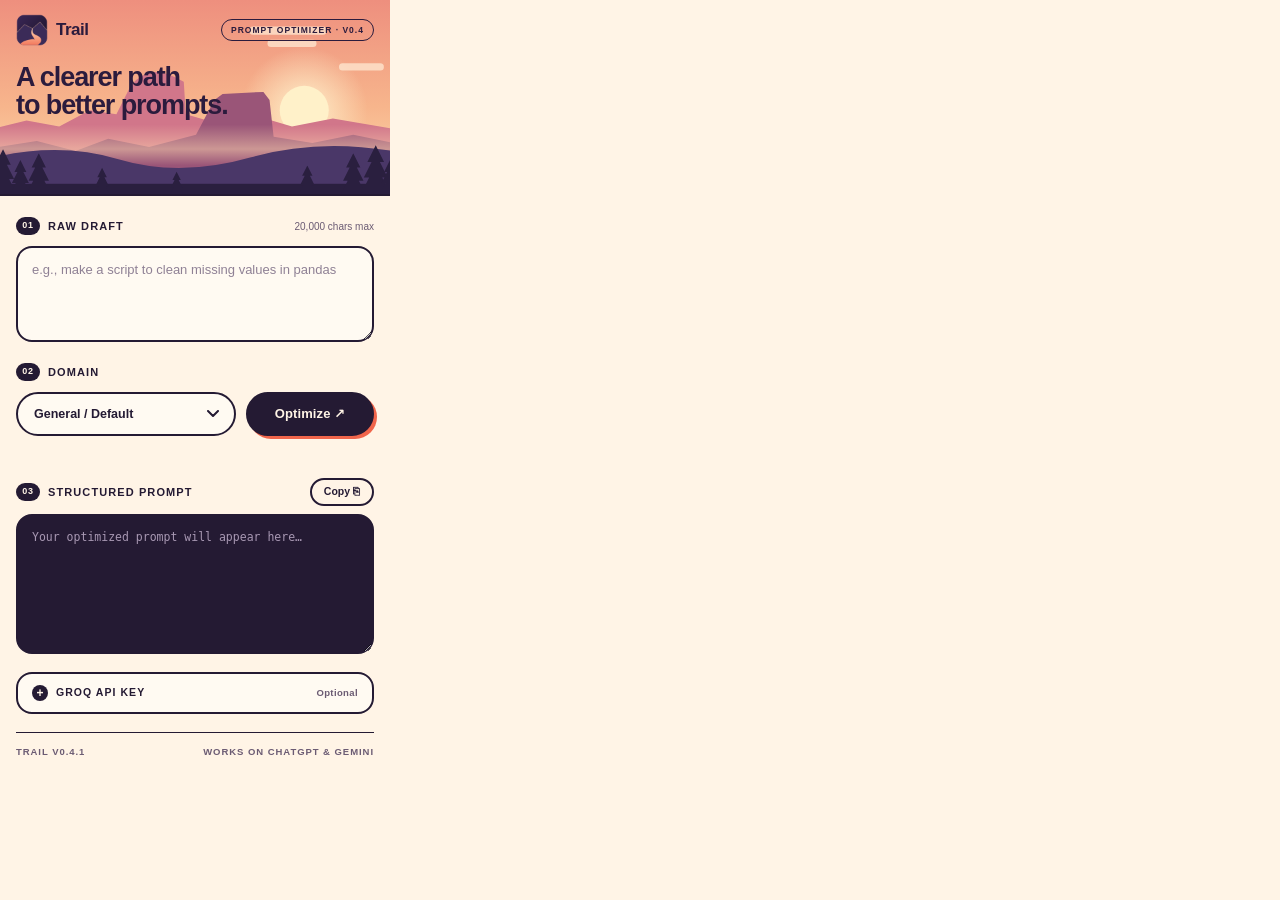
==== trail/popup.html @ a75fa6d3 "feat: publish Trail extension, interactive showcase website, assets, and comprehensive README" ====
<!DOCTYPE html>
<html lang="en">
<head>
  <meta charset="UTF-8">
  <meta name="viewport" content="width=device-width, initial-scale=1.0">
  <title>Trail – Prompt Optimizer</title>
  <meta name="description" content="Transform sloppy AI prompt drafts into structured, token-efficient inputs.">
  <link rel="stylesheet" href="styles.css">
</head>
<body>

  <!-- Hero: flat illustrated Yosemite sunset -->
  <section class="hero" aria-label="Trail">
    <svg class="scene" viewBox="0 0 390 190" preserveAspectRatio="xMidYMax slice" aria-hidden="true" focusable="false">
      <defs>
        <linearGradient id="sky" x1="0" y1="0" x2="0" y2="1">
          <stop offset="0" stop-color="#EE8F7E"/>
          <stop offset=".55" stop-color="#F7B58C"/>
          <stop offset="1" stop-color="#FFDDB0"/>
        </linearGradient>
        <radialGradient id="glow">
          <stop offset="0" stop-color="#FFF3CF" stop-opacity=".95"/>
          <stop offset="1" stop-color="#FFF3CF" stop-opacity="0"/>
        </radialGradient>
        <linearGradient id="mist" x1="0" y1="0" x2="0" y2="1">
          <stop offset="0" stop-color="#FFD9B0" stop-opacity="0"/>
          <stop offset=".6" stop-color="#FFD9B0" stop-opacity=".5"/>
          <stop offset="1" stop-color="#FFD9B0" stop-opacity="0"/>
        </linearGradient>
        <symbol id="pine" viewBox="0 0 24 44">
          <polygon points="12,0 19,14 15.5,14 22,27 17.5,27 24,40 13.5,40 13.5,44 10.5,44 10.5,40 0,40 6.5,27 2,27 8.5,14 5,14"/>
        </symbol>
      </defs>

      <rect width="390" height="190" fill="url(#sky)"/>

      <g class="l-sun">
        <circle cx="302" cy="108" r="62" fill="url(#glow)"/>
        <circle cx="302" cy="108" r="24" fill="#FFF1C9"/>
      </g>

      <g class="l-clouds" fill="#FFE9D2" opacity=".75">
        <rect x="248" y="26" width="76" height="8" rx="4"/>
        <rect x="266" y="39" width="48" height="7" rx="3.5"/>
        <rect x="336" y="62" width="44" height="7" rx="3.5"/>
      </g>

      <!-- far ridge with a Half Dome-style summit -->
      <g class="l-far">
        <path fill="#D1768A" d="M-10 150 L-10 128 L30 118 L62 124 L92 108 L118 112 L132 84 Q150 62 176 76 L184 80 L186 112 L214 120 L250 112 L290 124 L330 116 L400 128 L400 190 L-10 190Z"/>
      </g>

      <!-- mid ridge with an El Capitan-style wall -->
      <g class="l-mid">
        <path fill="#9A5578" d="M-10 160 L-10 146 L40 138 L78 148 L110 136 L150 144 L196 132 L214 98 L222 92 L262 90 L268 98 L272 134 L310 140 L350 132 L400 142 L400 190 L-10 190Z"/>
      </g>

      <rect y="122" width="390" height="40" fill="url(#mist)"/>

      <g class="l-near">
        <path fill="#4A3768" d="M-10 172 L-10 156 Q60 138 120 156 T250 154 T400 150 L400 190 L-10 190Z"/>
      </g>

      <g class="l-forest" fill="#2A1F3F">
        <rect x="-10" y="180" width="410" height="10"/>
        <use href="#pine" x="-6"  y="146" width="26" height="48"/>
        <use href="#pine" x="14"  y="156" width="20" height="38"/>
        <use href="#pine" x="30"  y="150" width="24" height="44"/>
        <use href="#pine" x="96"  y="164" width="16" height="30"/>
        <use href="#pine" x="170" y="168" width="14" height="26"/>
        <use href="#pine" x="296" y="162" width="18" height="32"/>
        <use href="#pine" x="338" y="150" width="24" height="44"/>
        <use href="#pine" x="358" y="142" width="28" height="52"/>
        <use href="#pine" x="376" y="156" width="20" height="38"/>
      </g>
    </svg>

    <div class="hero-inner">
      <header class="brand-row">
        <div class="brand-lockup">
          <img class="brand-mark" src="icons/icon-48.png" alt="">
          <span class="brand-name">Trail</span>
        </div>
        <span class="tagline">PROMPT OPTIMIZER · V0.4</span>
      </header>
      <h1>A clearer path<br>to better prompts.</h1>
    </div>
  </section>

  <main class="container">

    <!-- 01 Raw input -->
    <section class="field">
      <div class="field-head">
        <span class="step">01</span>
        <label for="rawPrompt">Raw draft</label>
        <span class="hint">20,000 chars max</span>
      </div>
      <textarea id="rawPrompt" maxlength="20000" placeholder="e.g., make a script to clean missing values in pandas"></textarea>
    </section>

    <!-- 02 Domain + optimize -->
    <section class="field">
      <div class="field-head">
        <span class="step">02</span>
        <label for="domainSelect">Domain</label>
      </div>
      <div class="controls">
        <select id="domainSelect" title="Select optimization domain">
          <option value="general">General / Default</option>
          <option value="data_science">Data Science &amp; Python</option>
          <option value="software_engineering">Software Engineering</option>
          <option value="quant_finance">Quantitative Finance</option>
          <option value="machine_learning">Machine Learning &amp; MLOps</option>
          <option value="technical_writing">Technical Writing &amp; Docs</option>
          <option value="cybersecurity">Cybersecurity</option>
          <option value="product_management">Product Management</option>
          <option value="business_strategy">Business &amp; Strategy</option>
          <option value="education_research">Education &amp; Research</option>
          <option value="creative_writing">Creative Writing</option>
        </select>
        <button id="optimizeBtn" type="button">Optimize ↗</button>
      </div>
      <span id="statusMsg" role="status" aria-live="polite"></span>
    </section>

    <!-- 03 Output -->
    <section class="field output-group">
      <div class="field-head">
        <span class="step">03</span>
        <label for="structuredPrompt">Structured prompt</label>
        <button id="copyBtn" class="secondary-btn" type="button">Copy ⎘</button>
      </div>
      <textarea id="structuredPrompt" readonly placeholder="Your optimized prompt will appear here…"></textarea>

      <div id="tokenBadge">
        <span class="badge-icon" id="badgeIcon"></span>
        <span class="badge-label" id="badgeLabel"></span>
        <span class="badge-delta" id="badgeDelta"></span>
      </div>
    </section>

    <!-- Optional Groq settings -->
    <details class="api-settings">
      <summary>Groq API key <span class="optional-tag">Optional</span></summary>
      <div class="api-key-group">
        <p class="helper-text">Used for fast AI optimization. Without a key, Trail uses its local template. Your key is stored in this browser and sent to Groq when you optimize. <a href="https://console.groq.com/keys" target="_blank" rel="noopener noreferrer">Get a free Groq key</a></p>
        <label for="apiKey" class="sr-label">API key</label>
        <input type="password" id="apiKey" placeholder="Paste Groq API key here…" autocomplete="off" />
      </div>
    </details>

    <footer>
      <span>Trail v0.4.1</span>
      <span>Works on ChatGPT &amp; Gemini</span>
    </footer>

  </main>

  <script src="shared.js"></script>
  <script src="popup.js"></script>
</body>
</html>
---- trail/styles.css ----
/* ─────────────────────────────────────────────────────────────────────────────
   Trail – Popup styles
   Direction: flat illustrated Yosemite sunset, warm cream paper, bold grotesque
   type, hard offset shadows, and a colour-sweep hover on buttons.
   Suisse is the reference typeface; it is licensed, so it leads the stack and
   falls back to Inter / Helvetica / system sans when not installed.
   ───────────────────────────────────────────────────────────────────────────── */

:root {
  color-scheme: light;
  --cream: #FFF4E6;
  --paper: #FFFAF2;
  --ink:   #241A33;
  --plum:  #2B1B3D;
  --coral: #F0654B;
  --peach: #FFC9A0;
  --ok:    #1F7A55;
  --err:   #C2331B;
  --muted: #6B5B73;
  --font: "Suisse Int'l", "Suisse", Inter, "Helvetica Neue", Helvetica, Arial, system-ui, sans-serif;
  --mono: ui-monospace, "SF Mono", "JetBrains Mono", Menlo, Consolas, monospace;
  --ease: 200ms cubic-bezier(.2, .7, .2, 1);
}

* { box-sizing: border-box; margin: 0; padding: 0; }

body {
  width: 390px;
  color: var(--ink);
  background: var(--cream);
  font: 13px/1.5 var(--font);
  -webkit-font-smoothing: antialiased;
}

/* ── Hero ─────────────────────────────────────────────────────────────────── */
.hero {
  position: relative;
  height: 196px;
  overflow: hidden;
  background: #F7B58C;
  border-bottom: 2px solid var(--ink);
}
.scene { position: absolute; inset: 0; width: 100%; height: 100%; display: block; }

/* gentle parallax: each layer drifts a different amount on hover */
.scene [class^="l-"] { transition: transform 700ms cubic-bezier(.2, .7, .2, 1); }
.hero:hover .l-sun    { transform: translate(-6px, -5px); }
.hero:hover .l-clouds { transform: translateX(-10px); }
.hero:hover .l-far    { transform: translateX(-3px); }
.hero:hover .l-mid    { transform: translateX(-6px); }
.hero:hover .l-near   { transform: translateX(-10px); }
.hero:hover .l-forest { transform: translateX(-15px); }

.hero-inner { position: relative; padding: 14px 16px; pointer-events: none; }

.brand-row { display: flex; align-items: center; justify-content: space-between; }
.brand-lockup { display: flex; align-items: center; gap: 8px; }
.brand-mark { display: block; width: 32px; height: 32px; }
.brand-name { color: var(--plum); font-size: 17px; font-weight: 800; letter-spacing: -.03em; }
.tagline {
  padding: 4px 9px; color: var(--plum); border: 1.5px solid var(--plum); border-radius: 999px;
  font-size: 8.5px; font-weight: 700; letter-spacing: .12em;
}

h1 {
  margin-top: 18px; color: var(--plum);
  font-size: 27px; line-height: 1.02; font-weight: 800; letter-spacing: -.04em;
}

/* ── Layout ───────────────────────────────────────────────────────────────── */
.container { display: flex; flex-direction: column; gap: 18px; padding: 18px 16px 14px; }
.field { display: flex; flex-direction: column; gap: 8px; }

.field-head { display: flex; align-items: center; gap: 8px; min-height: 24px; }
.step {
  display: inline-grid; place-items: center; min-width: 24px; height: 18px; padding: 0 6px;
  color: var(--cream); background: var(--ink); border-radius: 999px;
  font-size: 9px; font-weight: 700; letter-spacing: .08em;
}
label {
  color: var(--ink); font-size: 11px; font-weight: 800; letter-spacing: .1em; text-transform: uppercase;
}
.sr-label { position: absolute; width: 1px; height: 1px; overflow: hidden; clip: rect(0 0 0 0); white-space: nowrap; }
.hint { margin-left: auto; color: var(--muted); font-size: 10px; }
.field-head .secondary-btn { margin-left: auto; }

/* ── Inputs ───────────────────────────────────────────────────────────────── */
textarea, input[type="password"], select#domainSelect {
  width: 100%; color: var(--ink); background-color: var(--paper);
  border: 2px solid var(--ink); border-radius: 16px;
  font: inherit; outline: none;
  transition: box-shadow var(--ease), transform var(--ease);
}
textarea { padding: 12px 14px; min-height: 96px; resize: vertical; line-height: 1.55; font-size: 13px; }
textarea::placeholder, input::placeholder { color: #8F8195; }
textarea:focus, input[type="password"]:focus, select#domainSelect:focus {
  box-shadow: 4px 4px 0 var(--coral); transform: translate(-1px, -1px);
}
input[type="password"] { height: 40px; padding: 0 14px; font-size: 12px; border-radius: 999px; }

#structuredPrompt {
  min-height: 140px; color: var(--cream); background-color: var(--ink);
  font: 11.5px/1.65 var(--mono);
}
#structuredPrompt::placeholder { color: #A898B3; }

/* ── Controls row ─────────────────────────────────────────────────────────── */
.controls { display: flex; align-items: stretch; gap: 10px; }
select#domainSelect {
  flex: 1; min-width: 0; height: 44px; padding: 0 36px 0 16px; border-radius: 999px;
  appearance: none; font-size: 12.5px; font-weight: 600; cursor: pointer;
  background-image: url("data:image/svg+xml,%3Csvg xmlns='http://www.w3.org/2000/svg' width='12' height='8' viewBox='0 0 12 8'%3E%3Cpath d='M1 1l5 5 5-5' fill='none' stroke='%23241A33' stroke-width='2' stroke-linecap='round' stroke-linejoin='round'/%3E%3C/svg%3E");
  background-repeat: no-repeat; background-position: right 15px center;
}
select option { color: var(--ink); background: var(--paper); }

/* ── Buttons ──────────────────────────────────────────────────────────────── */
button { font: inherit; font-weight: 700; cursor: pointer; }

/* Primary: coral fill sweeps up from the bottom on hover */
#optimizeBtn {
  position: relative; isolation: isolate; overflow: hidden;
  min-width: 128px; height: 44px; padding: 0 20px;
  color: var(--cream); background: var(--ink);
  border: 2px solid var(--ink); border-radius: 999px;
  font-size: 13px; letter-spacing: .01em;
  box-shadow: 3px 3px 0 var(--coral);
  transition: color var(--ease), transform var(--ease), box-shadow var(--ease);
}
#optimizeBtn::before {
  content: ""; position: absolute; inset: 0; z-index: -1; border-radius: inherit;
  background: var(--coral); transform: translateY(101%);
  transition: transform var(--ease);
}
#optimizeBtn:hover { color: var(--ink); }
#optimizeBtn:hover::before { transform: translateY(0); }
#optimizeBtn:active { transform: translate(2px, 2px); box-shadow: 1px 1px 0 var(--coral); }
#optimizeBtn:disabled, button:disabled { opacity: .6; cursor: progress; }

/* Secondary: outlined pill that fills peach from the left */
.secondary-btn {
  position: relative; isolation: isolate; overflow: hidden;
  padding: 4px 12px; color: var(--ink); background: transparent;
  border: 2px solid var(--ink); border-radius: 999px; font-size: 10.5px;
}
.secondary-btn::before {
  content: ""; position: absolute; inset: 0; z-index: -1; background: var(--peach);
  transform: translateX(-101%); transition: transform var(--ease);
}
.secondary-btn:hover::before { transform: translateX(0); }

/* ── Status + token badge ─────────────────────────────────────────────────── */
#statusMsg { display: block; min-height: 16px; color: var(--muted); font-size: 11px; }
#statusMsg.error   { color: var(--err); font-weight: 600; }
#statusMsg.success { color: var(--ok);  font-weight: 600; }

#tokenBadge {
  display: none; align-items: center; gap: 8px; padding: 8px 12px;
  color: var(--ink); background: var(--paper);
  border: 2px solid var(--ink); border-radius: 14px; font-size: 10.5px;
}
#tokenBadge.visible { display: flex; }
#tokenBadge .badge-label { flex: 1; }
#tokenBadge .badge-delta {
  padding: 3px 9px; border-radius: 999px; border: 1.5px solid currentColor;
  font-size: 9.5px; font-weight: 800; white-space: nowrap;
}
#tokenBadge.badge-gain    { background: #DDF0E4; }
#tokenBadge.badge-gain    .badge-delta { color: var(--ok); }
#tokenBadge.badge-loss    { background: #FFE3D9; }
#tokenBadge.badge-loss    .badge-delta { color: var(--err); }
#tokenBadge.badge-neutral .badge-delta { color: var(--muted); }

/* ── API key drawer ───────────────────────────────────────────────────────── */
.api-settings { border: 2px solid var(--ink); border-radius: 16px; background: var(--paper); }
.api-settings summary {
  display: flex; align-items: center; gap: 8px; padding: 11px 14px; list-style: none; cursor: pointer;
  color: var(--ink); font-size: 10.5px; font-weight: 800; letter-spacing: .1em; text-transform: uppercase;
}
.api-settings summary::-webkit-details-marker { display: none; }
.api-settings summary::before { content: "+"; display: inline-grid; place-items: center; width: 16px; height: 16px;
  color: var(--cream); background: var(--ink); border-radius: 50%; font-size: 12px; line-height: 1; letter-spacing: 0; }
.api-settings[open] summary::before { content: "–"; }
.api-settings summary .optional-tag { margin-left: auto; color: var(--muted); font-size: 9.5px; font-weight: 600; letter-spacing: .04em; text-transform: none; }
.api-key-group { display: flex; flex-direction: column; gap: 8px; padding: 0 14px 14px; }
.helper-text { color: var(--muted); font-size: 11px; line-height: 1.5; }
.helper-text a { color: var(--coral); font-weight: 700; text-decoration-thickness: 1.5px; text-underline-offset: 2px; }
.helper-text a:hover { color: var(--ink); }

/* ── Footer ───────────────────────────────────────────────────────────────── */
footer {
  display: flex; justify-content: space-between; padding-top: 12px;
  color: var(--muted); border-top: 1.5px solid var(--ink);
  font-size: 9.5px; font-weight: 700; letter-spacing: .1em; text-transform: uppercase;
}

/* ── Misc ─────────────────────────────────────────────────────────────────── */
:focus-visible { outline: 3px solid var(--coral); outline-offset: 2px; }
textarea:focus-visible, input:focus-visible, select:focus-visible { outline: none; }
::-webkit-scrollbar { width: 6px; } ::-webkit-scrollbar-track { background: transparent; }
::-webkit-scrollbar-thumb { background: var(--ink); border-radius: 6px; }

@media (prefers-reduced-motion: reduce) {
  *, *::before, *::after { transition-duration: .01ms !important; animation-duration: .01ms !important; }
}
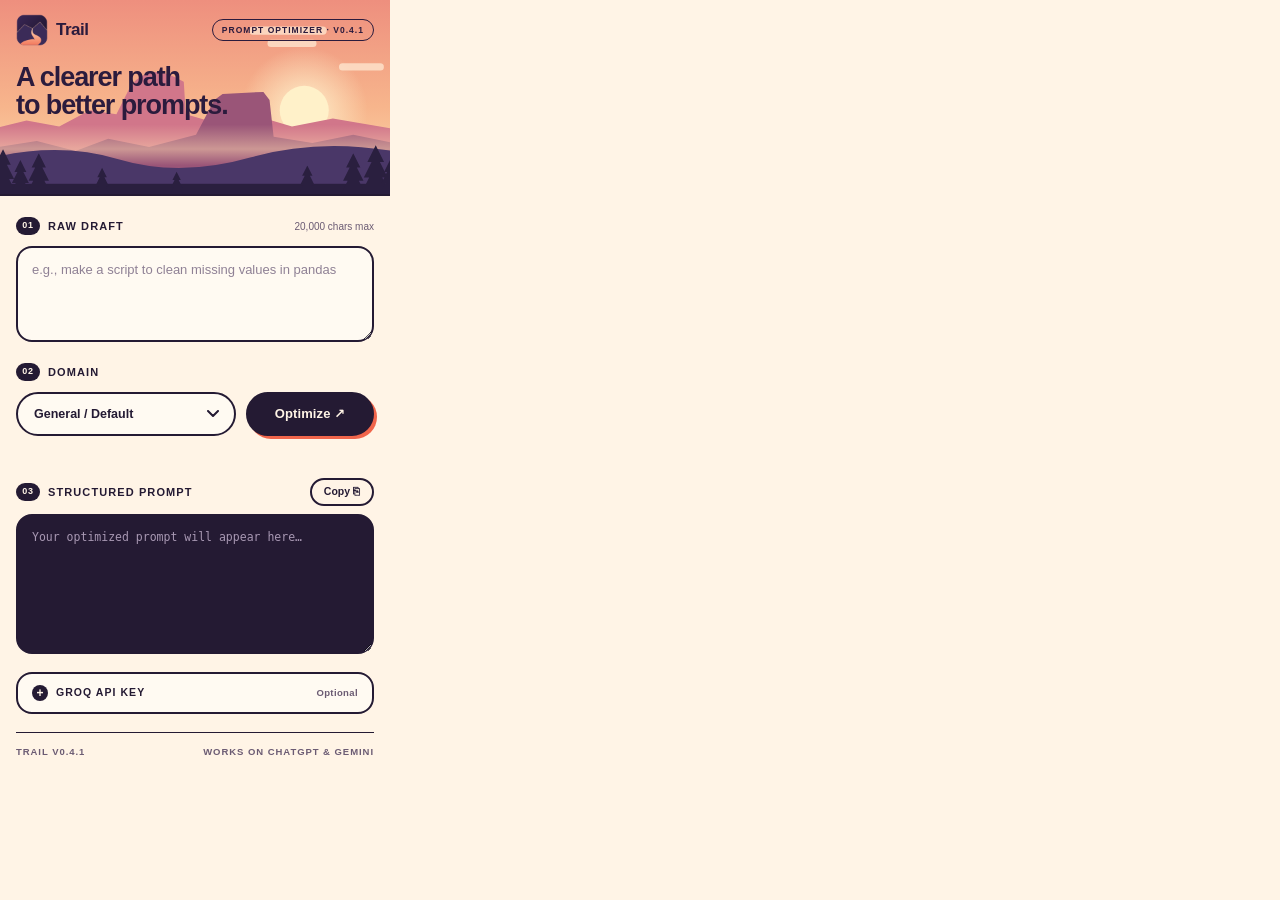
==== commit c2050a16: "fix: address audit feedback on versioning, 11 domains, privacy claims, product mockups, and local he" ====
--- a/trail/popup.html
+++ b/trail/popup.html
@@ -81,7 +81,7 @@
           <img class="brand-mark" src="icons/icon-48.png" alt="">
           <span class="brand-name">Trail</span>
         </div>
-        <span class="tagline">PROMPT OPTIMIZER · V0.4</span>
+        <span class="tagline">PROMPT OPTIMIZER · V0.4.1</span>
       </header>
       <h1>A clearer path<br>to better prompts.</h1>
     </div>
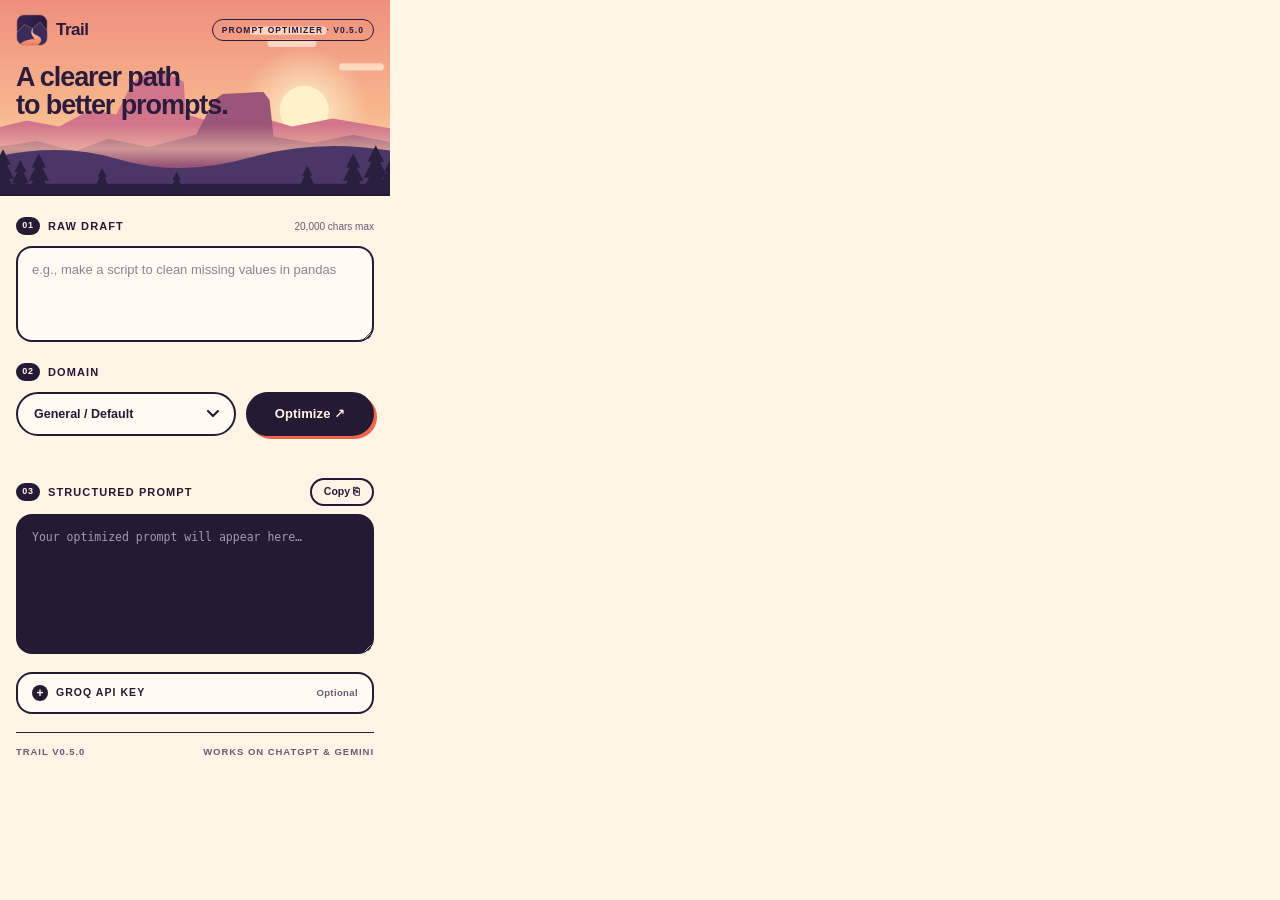
==== commit 96f9d3d1: "v0.5.0: undo, Alt+Shift+T shortcut, smarter local fallback, fixed zip paths" ====
--- a/trail/popup.html
+++ b/trail/popup.html
@@ -81,7 +81,7 @@
           <img class="brand-mark" src="icons/icon-48.png" alt="">
           <span class="brand-name">Trail</span>
         </div>
-        <span class="tagline">PROMPT OPTIMIZER · V0.4.1</span>
+        <span class="tagline">PROMPT OPTIMIZER · V0.5.0</span>
       </header>
       <h1>A clearer path<br>to better prompts.</h1>
     </div>
@@ -151,7 +151,7 @@
     </details>
 
     <footer>
-      <span>Trail v0.4.1</span>
+      <span>Trail v0.5.0</span>
       <span>Works on ChatGPT &amp; Gemini</span>
     </footer>
 
